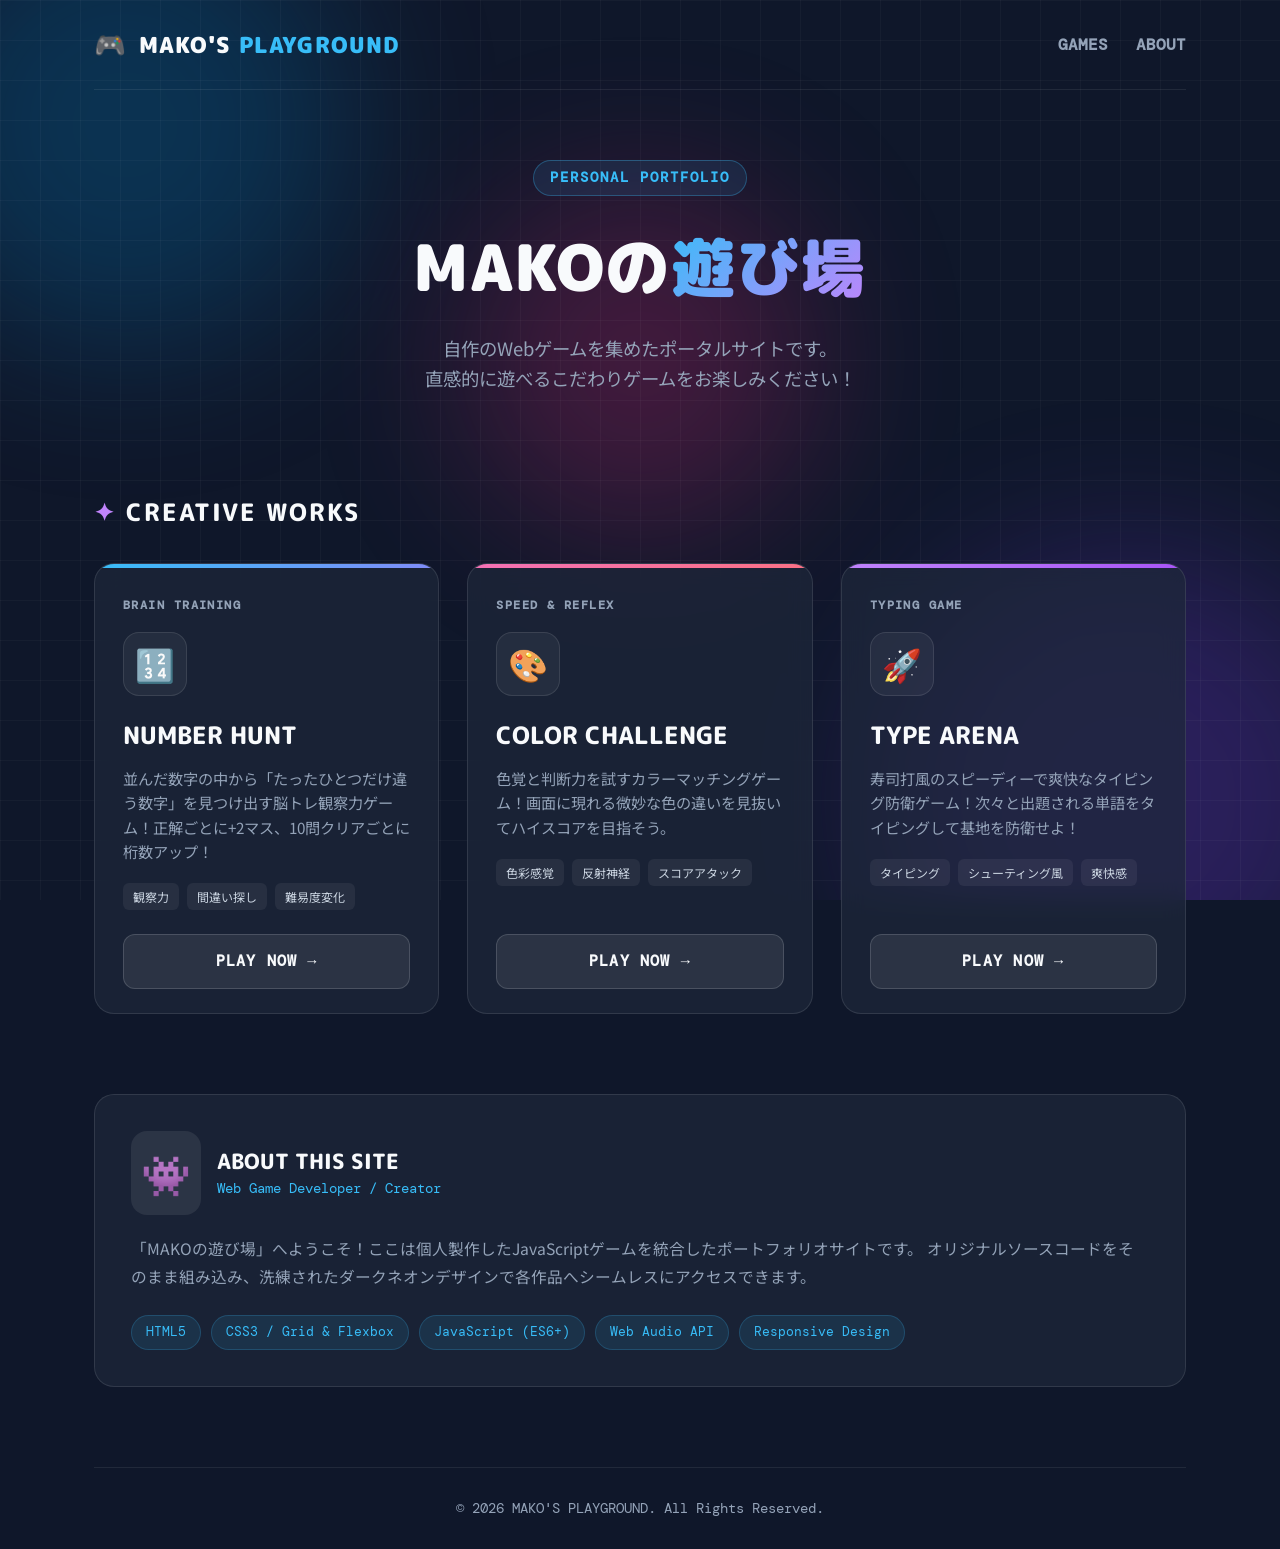
==== index.html @ 2ba37188 "最初のコミット" ====
<!DOCTYPE html>
<html lang="ja">
<head>
    <meta charset="UTF-8">
    <meta name="viewport" content="width=device-width, initial-scale=1.0">
    <meta name="theme-color" content="#0f172a">
    <title>MAKOの遊び場 | Web Game Portfolio</title>
    <link rel="stylesheet" href="css/style.css">
    <link rel="preconnect" href="https://fonts.googleapis.com">
    <link rel="preconnect" href="https://fonts.gstatic.com" crossorigin>
    <link href="https://fonts.googleapis.com/css2?family=DM+Mono:wght@500;700&family=M+PLUS+Rounded+1c:wght@700;800;900&family=Noto+Sans+JP:wght@400;600;700;900&display=swap" rel="stylesheet">
</head>
<body>
    <div class="background-decor">
        <div class="blob blob-1"></div>
        <div class="blob blob-2"></div>
        <div class="blob blob-3"></div>
        <div class="grid-overlay"></div>
    </div>

    <div class="container">
        <!-- ヘッダー -->
        <header class="header">
            <div class="logo">
                <span class="logo-icon">🎮</span>
                <span class="logo-text">MAKO'S <span>PLAYGROUND</span></span>
            </div>
            <nav class="nav-links">
                <a href="#works">GAMES</a>
                <a href="#about">ABOUT</a>
            </nav>
        </header>

        <!-- ヒーローセクション -->
        <section class="hero">
            <div class="hero-badge">PERSONAL PORTFOLIO</div>
            <h1 class="hero-title">MAKOの<span>遊び場</span></h1>
            <p class="hero-subtitle">自作のWebゲームを集めたポータルサイトです。<br>直感的に遊べるこだわりゲームをお楽しみください！</p>
        </section>

        <!-- 作品一覧セクション -->
        <section class="works-section" id="works">
            <h2 class="section-title">
                <span class="title-icon">✦</span> CREATIVE WORKS
            </h2>

            <div class="cards-grid">
                <!-- Card 1: NUMBER HUNT -->
                <article class="game-card card-number">
                    <div class="card-tag">BRAIN TRAINING</div>
                    <div class="card-icon-wrap">
                        <span class="card-emoji">🔢</span>
                    </div>
                    <div class="card-body">
                        <h3 class="game-title">NUMBER HUNT</h3>
                        <p class="game-desc">並んだ数字の中から「たったひとつだけ違う数字」を見つけ出す脳トレ観察力ゲーム！正解ごとに+2マス、10問クリアごとに桁数アップ！</p>
                        <div class="game-tags">
                            <span>観察力</span>
                            <span>間違い探し</span>
                            <span>難易度変化</span>
                        </div>
                    </div>
                    <div class="card-footer">
                        <a href="number_hunt/index.html" class="play-btn">
                            PLAY NOW <span>→</span>
                        </a>
                    </div>
                </article>

                <!-- Card 2: COLOR CHALLENGE -->
                <article class="game-card card-color">
                    <div class="card-tag">SPEED & REFLEX</div>
                    <div class="card-icon-wrap">
                        <span class="card-emoji">🎨</span>
                    </div>
                    <div class="card-body">
                        <h3 class="game-title">COLOR CHALLENGE</h3>
                        <p class="game-desc">色覚と判断力を試すカラーマッチングゲーム！画面に現れる微妙な色の違いを見抜いてハイスコアを目指そう。</p>
                        <div class="game-tags">
                            <span>色彩感覚</span>
                            <span>反射神経</span>
                            <span>スコアアタック</span>
                        </div>
                    </div>
                    <div class="card-footer">
                        <a href="color_challenge/index.html" class="play-btn">
                            PLAY NOW <span>→</span>
                        </a>
                    </div>
                </article>

                <!-- Card 3: TYPE ARENA -->
                <article class="game-card card-type">
                    <div class="card-tag">TYPING GAME</div>
                    <div class="card-icon-wrap">
                        <span class="card-emoji">🚀</span>
                    </div>
                    <div class="card-body">
                        <h3 class="game-title">TYPE ARENA</h3>
                        <p class="game-desc">寿司打風のスピーディーで爽快なタイピング防衛ゲーム！次々と出題される単語をタイピングして基地を防衛せよ！</p>
                        <div class="game-tags">
                            <span>タイピング</span>
                            <span>シューティング風</span>
                            <span>爽快感</span>
                        </div>
                    </div>
                    <div class="card-footer">
                        <a href="type_arena/index.html" class="play-btn">
                            PLAY NOW <span>→</span>
                        </a>
                    </div>
                </article>
            </div>
        </section>

        <!-- Aboutセクション -->
        <section class="about-section" id="about">
            <div class="about-card">
                <div class="about-header">
                    <span class="about-avatar">👾</span>
                    <div>
                        <h3 class="about-name">ABOUT THIS SITE</h3>
                        <p class="about-role">Web Game Developer / Creator</p>
                    </div>
                </div>
                <p class="about-text">
                    「MAKOの遊び場」へようこそ！ここは個人製作したJavaScriptゲームを統合したポートフォリオサイトです。
                    オリジナルソースコードをそのまま組み込み、洗練されたダークネオンデザインで各作品へシームレスにアクセスできます。
                </p>
                <div class="tech-stack">
                    <span class="tech-badge">HTML5</span>
                    <span class="tech-badge">CSS3 / Grid & Flexbox</span>
                    <span class="tech-badge">JavaScript (ES6+)</span>
                    <span class="tech-badge">Web Audio API</span>
                    <span class="tech-badge">Responsive Design</span>
                </div>
            </div>
        </section>

        <!-- フッター -->
        <footer class="footer">
            <p>© 2026 MAKO'S PLAYGROUND. All Rights Reserved.</p>
        </footer>
    </div>
</body>
</html>
---- css/style.css ----
:root {
    --bg-dark: #0f172a;
    --card-bg: rgba(30, 41, 59, 0.7);
    --card-border: rgba(255, 255, 255, 0.1);
    --text-main: #f8fafc;
    --text-sub: #94a3b8;
    --accent-cyan: #38bdf8;
    --accent-purple: #c084fc;
    --accent-pink: #f472b6;
    --font-heading: 'M PLUS Rounded 1c', 'Noto Sans JP', sans-serif;
    --font-body: 'Noto Sans JP', sans-serif;
    --font-mono: 'DM Mono', monospace;
}

* { box-sizing: border-box; margin: 0; padding: 0; }
html { scroll-behavior: smooth; }
body { background-color: var(--bg-dark); color: var(--text-main); font-family: var(--font-body); min-height: 100vh; overflow-x: hidden; line-height: 1.6; }

.background-decor { position: fixed; top: 0; left: 0; width: 100vw; height: 100vh; z-index: -1; overflow: hidden; pointer-events: none; }
.blob { position: absolute; border-radius: 50%; filter: blur(80px); opacity: 0.25; animation: float 20s infinite ease-in-out alternate; }
.blob-1 { width: 450px; height: 450px; background: #0284c7; top: -100px; left: -100px; }
.blob-2 { width: 500px; height: 500px; background: #7c3aed; bottom: -150px; right: -100px; animation-delay: -7s; }
.blob-3 { width: 350px; height: 350px; background: #db2777; top: 40%; left: 50%; transform: translate(-50%, -50%); animation-delay: -14s; }

@keyframes float {
    0% { transform: translate(0, 0) scale(1); }
    50% { transform: translate(40px, -50px) scale(1.1); }
    100% { transform: translate(-30px, 30px) scale(0.95); }
}

.grid-overlay { position: absolute; inset: 0; background-image: linear-gradient(rgba(255, 255, 255, 0.03) 1px, transparent 1px), linear-gradient(90deg, rgba(255, 255, 255, 0.03) 1px, transparent 1px); background-size: 40px 40px; }
.container { max-width: 1140px; margin: 0 auto; padding: 0 24px; }

.header { display: flex; justify-content: space-between; align-items: center; padding: 24px 0; border-bottom: 1px solid rgba(255, 255, 255, 0.08); }
.logo { display: flex; align-items: center; gap: 12px; font-family: var(--font-heading); font-size: 1.4rem; font-weight: 900; letter-spacing: 0.05em; }
.logo-icon { font-size: 1.6rem; }
.logo-text span { color: var(--accent-cyan); }
.nav-links a { color: var(--text-sub); text-decoration: none; font-family: var(--font-mono); font-weight: 700; margin-left: 24px; transition: color 0.2s; }
.nav-links a:hover { color: var(--accent-cyan); }

.hero { text-align: center; padding: 70px 20px 60px; }
.hero-badge { display: inline-block; padding: 6px 16px; background: rgba(56, 189, 248, 0.1); border: 1px solid rgba(56, 189, 248, 0.3); border-radius: 30px; color: var(--accent-cyan); font-family: var(--font-mono); font-size: 0.85rem; font-weight: 700; letter-spacing: 0.15em; margin-bottom: 20px; }
.hero-title { font-family: var(--font-heading); font-size: clamp(2.5rem, 6vw, 4rem); font-weight: 900; letter-spacing: 0.02em; margin-bottom: 16px; }
.hero-title span { background: linear-gradient(135deg, var(--accent-cyan), var(--accent-purple)); -webkit-background-clip: text; -webkit-text-fill-color: transparent; }
.hero-subtitle { color: var(--text-sub); font-size: 1.15rem; max-width: 600px; margin: 0 auto; }

.works-section { padding: 40px 0 80px; }
.section-title { font-family: var(--font-heading); font-size: 1.5rem; font-weight: 800; letter-spacing: 0.08em; margin-bottom: 32px; display: flex; align-items: center; gap: 10px; }
.title-icon { color: var(--accent-purple); }
.cards-grid { display: grid; grid-template-columns: repeat(auto-fit, minmax(320px, 1fr)); gap: 28px; }

.game-card { background: var(--card-bg); backdrop-filter: blur(12px); border: 1px solid var(--card-border); border-radius: 20px; padding: 32px 28px 24px; display: flex; flex-direction: column; position: relative; transition: transform 0.3s cubic-bezier(0.175, 0.885, 0.32, 1.275), border-color 0.3s, box-shadow 0.3s; overflow: hidden; }
.game-card::before { content: ''; position: absolute; top: 0; left: 0; width: 100%; height: 4px; background: linear-gradient(90deg, transparent, transparent); transition: background 0.3s; }
.card-number::before { background: linear-gradient(90deg, #38bdf8, #818cf8); }
.card-color::before { background: linear-gradient(90deg, #f472b6, #fb7185); }
.card-type::before { background: linear-gradient(90deg, #c084fc, #a855f7); }

.game-card:hover { transform: translateY(-8px); border-color: rgba(255, 255, 255, 0.25); box-shadow: 0 20px 40px rgba(0, 0, 0, 0.4); }
.card-tag { font-family: var(--font-mono); font-size: 0.75rem; font-weight: 700; letter-spacing: 0.12em; color: var(--text-sub); margin-bottom: 16px; }
.card-icon-wrap { width: 64px; height: 64px; border-radius: 16px; background: rgba(255, 255, 255, 0.05); border: 1px solid rgba(255, 255, 255, 0.1); display: grid; place-items: center; margin-bottom: 20px; }
.card-emoji { font-size: 2rem; }
.card-body { flex: 1; }
.game-title { font-family: var(--font-heading); font-size: 1.5rem; font-weight: 800; margin-bottom: 12px; }
.game-desc { color: var(--text-sub); font-size: 0.95rem; line-height: 1.6; margin-bottom: 20px; }
.game-tags { display: flex; flex-wrap: wrap; gap: 8px; margin-bottom: 24px; }
.game-tags span { font-size: 0.75rem; padding: 4px 10px; background: rgba(255, 255, 255, 0.06); border-radius: 6px; color: #cbd5e1; }
.card-footer { margin-top: auto; }
.play-btn { display: flex; align-items: center; justify-content: center; gap: 10px; width: 100%; padding: 14px; background: rgba(255, 255, 255, 0.08); border: 1px solid rgba(255, 255, 255, 0.15); border-radius: 12px; color: var(--text-main); font-family: var(--font-mono); font-size: 0.95rem; font-weight: 700; text-decoration: none; letter-spacing: 0.08em; transition: all 0.2s; }

.card-number .play-btn:hover { background: #0284c7; border-color: #38bdf8; box-shadow: 0 0 20px rgba(56, 189, 248, 0.4); }
.card-color .play-btn:hover { background: #e11d48; border-color: #fb7185; box-shadow: 0 0 20px rgba(251, 113, 133, 0.4); }
.card-type .play-btn:hover { background: #9333ea; border-color: #c084fc; box-shadow: 0 0 20px rgba(192, 132, 252, 0.4); }

.about-section { padding-bottom: 80px; }
.about-card { background: var(--card-bg); backdrop-filter: blur(12px); border: 1px solid var(--card-border); border-radius: 20px; padding: 36px; }
.about-header { display: flex; align-items: center; gap: 16px; margin-bottom: 20px; }
.about-avatar { font-size: 2.5rem; background: rgba(255, 255, 255, 0.08); padding: 10px; border-radius: 16px; }
.about-name { font-family: var(--font-heading); font-size: 1.3rem; font-weight: 800; }
.about-role { color: var(--accent-cyan); font-family: var(--font-mono); font-size: 0.85rem; }
.about-text { color: var(--text-sub); font-size: 0.98rem; line-height: 1.8; margin-bottom: 24px; }
.tech-stack { display: flex; flex-wrap: wrap; gap: 10px; }
.tech-badge { font-family: var(--font-mono); font-size: 0.8rem; padding: 6px 14px; background: rgba(56, 189, 248, 0.1); border: 1px solid rgba(56, 189, 248, 0.2); border-radius: 20px; color: var(--accent-cyan); }

.footer { text-align: center; padding: 30px 0; border-top: 1px solid rgba(255, 255, 255, 0.08); color: var(--text-sub); font-family: var(--font-mono); font-size: 0.85rem; }

@media (max-width: 640px) {
    .header { flex-direction: column; gap: 12px; }
    .hero { padding: 40px 10px 40px; }
    .cards-grid { grid-template-columns: 1fr; }
}
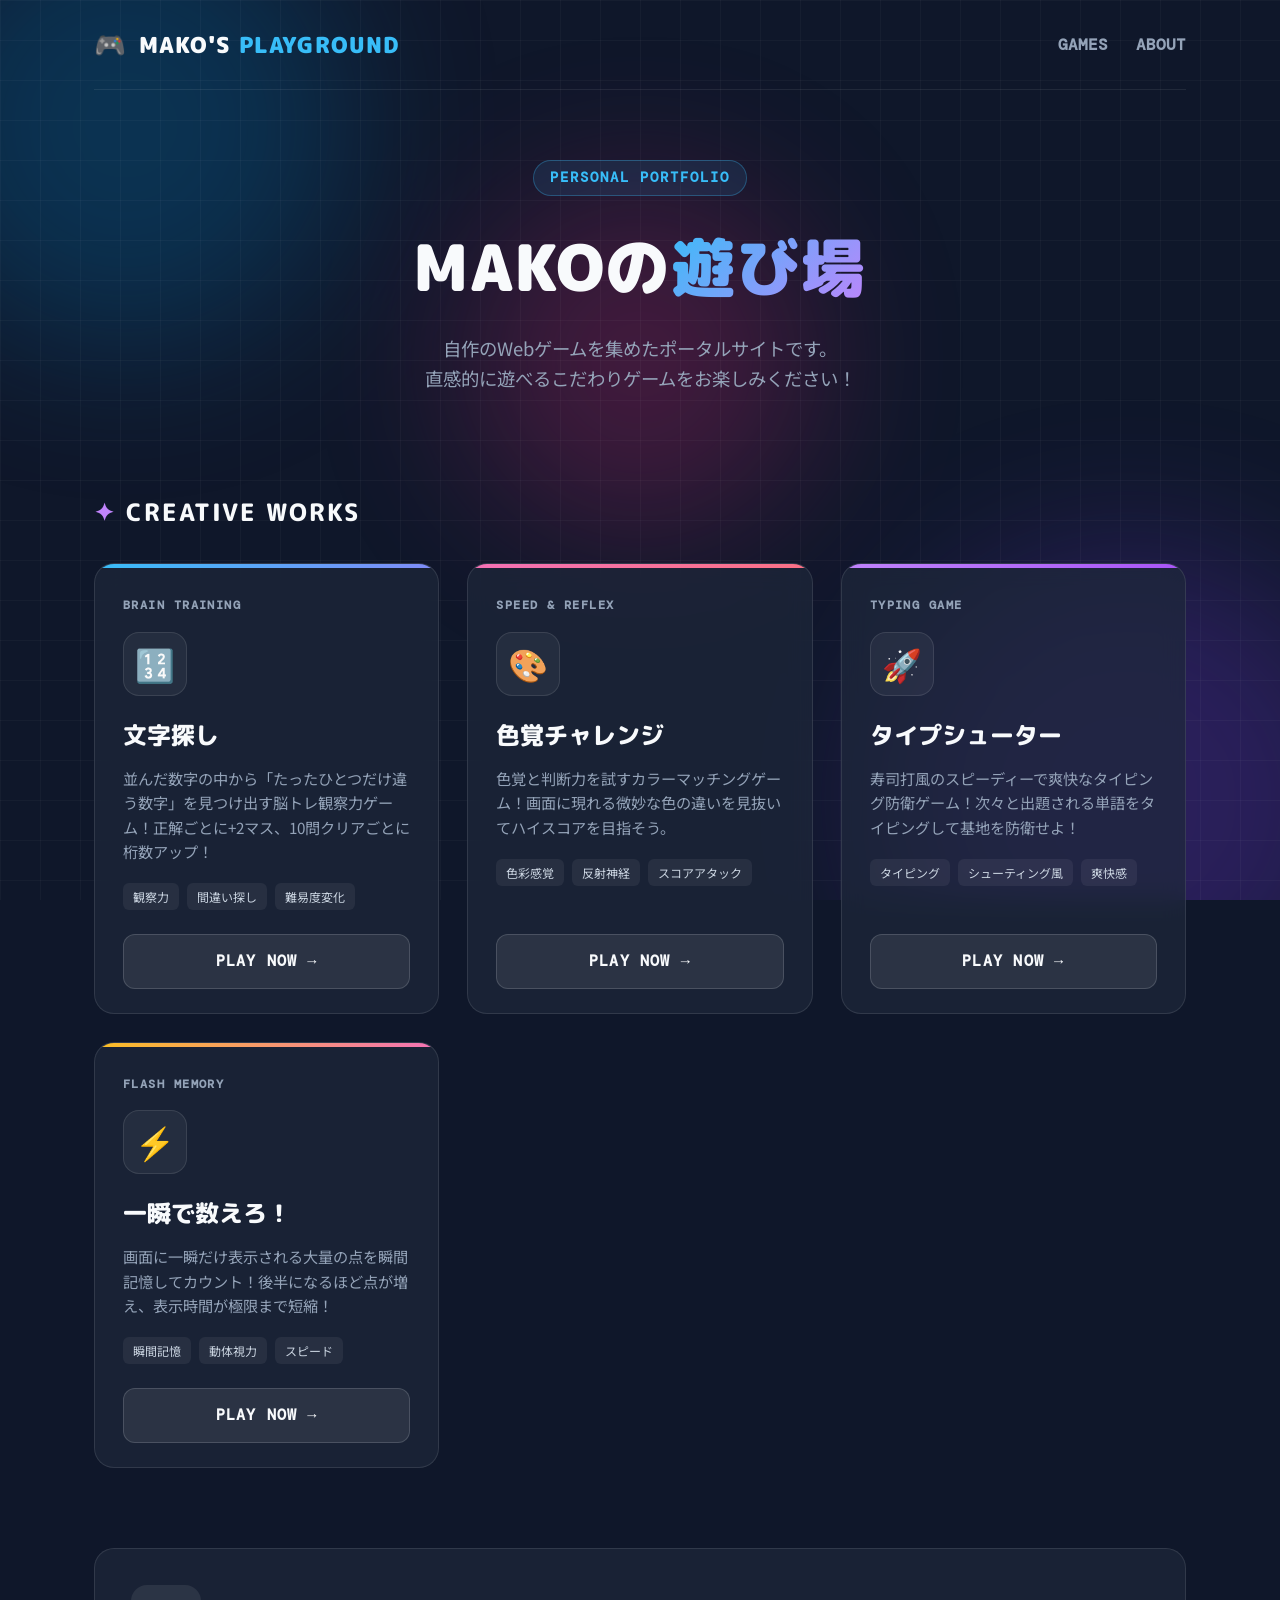
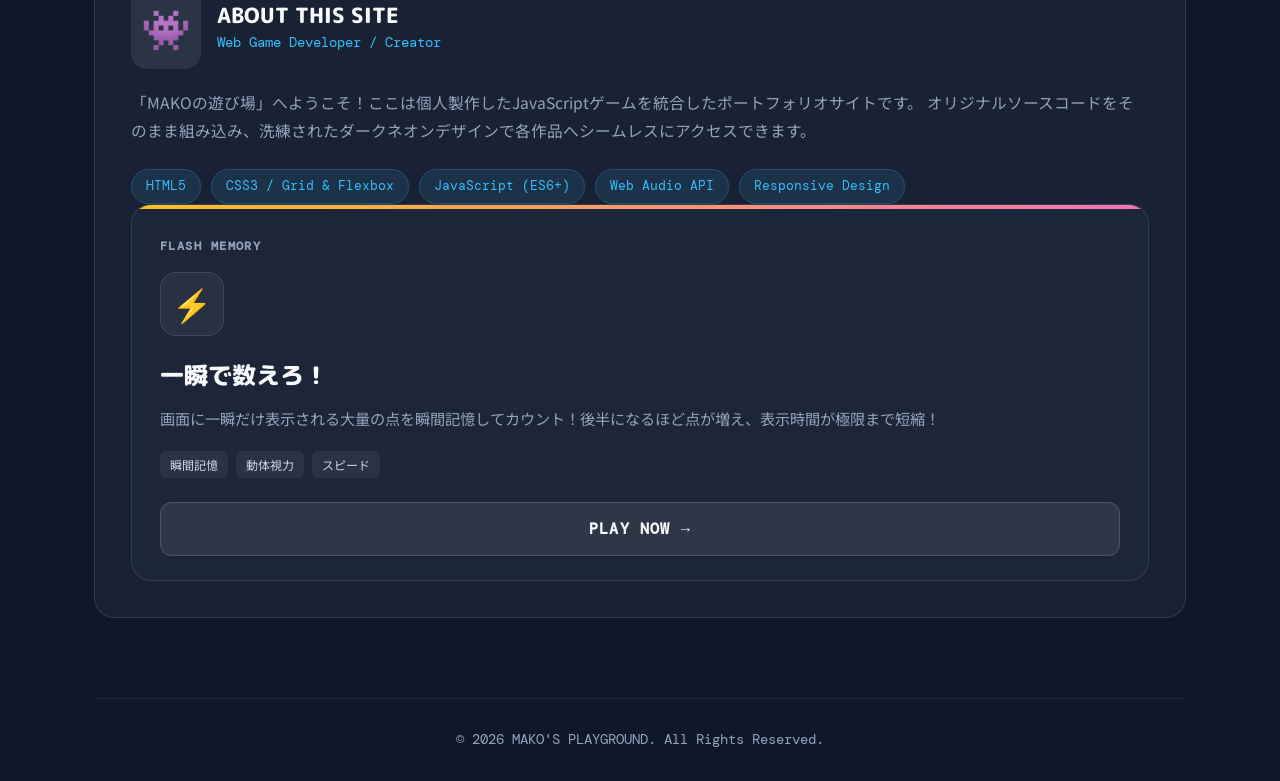
==== commit dcadb5a2: "2回目のコミット" ====
--- a/index.html
+++ b/index.html
@@ -52,7 +52,7 @@
                         <span class="card-emoji">🔢</span>
                     </div>
                     <div class="card-body">
-                        <h3 class="game-title">NUMBER HUNT</h3>
+                        <h3 class="game-title">文字探し</h3>
                         <p class="game-desc">並んだ数字の中から「たったひとつだけ違う数字」を見つけ出す脳トレ観察力ゲーム！正解ごとに+2マス、10問クリアごとに桁数アップ！</p>
                         <div class="game-tags">
                             <span>観察力</span>
@@ -74,7 +74,7 @@
                         <span class="card-emoji">🎨</span>
                     </div>
                     <div class="card-body">
-                        <h3 class="game-title">COLOR CHALLENGE</h3>
+                        <h3 class="game-title">色覚チャレンジ</h3>
                         <p class="game-desc">色覚と判断力を試すカラーマッチングゲーム！画面に現れる微妙な色の違いを見抜いてハイスコアを目指そう。</p>
                         <div class="game-tags">
                             <span>色彩感覚</span>
@@ -96,7 +96,7 @@
                         <span class="card-emoji">🚀</span>
                     </div>
                     <div class="card-body">
-                        <h3 class="game-title">TYPE ARENA</h3>
+                        <h3 class="game-title">タイプシューター</h3>
                         <p class="game-desc">寿司打風のスピーディーで爽快なタイピング防衛ゲーム！次々と出題される単語をタイピングして基地を防衛せよ！</p>
                         <div class="game-tags">
                             <span>タイピング</span>
@@ -106,6 +106,28 @@
                     </div>
                     <div class="card-footer">
                         <a href="type_arena/index.html" class="play-btn">
+                            PLAY NOW <span>→</span>
+                        </a>
+                    </div>
+                </article>
+            
+                <!-- Card 4: FLASH COUNT -->
+                <article class="game-card card-flash">
+                    <div class="card-tag">FLASH MEMORY</div>
+                    <div class="card-icon-wrap">
+                        <span class="card-emoji">⚡</span>
+                    </div>
+                    <div class="card-body">
+                        <h3 class="game-title">一瞬で数えろ！</h3>
+                        <p class="game-desc">画面に一瞬だけ表示される大量の点を瞬間記憶してカウント！後半になるほど点が増え、表示時間が極限まで短縮！</p>
+                        <div class="game-tags">
+                            <span>瞬間記憶</span>
+                            <span>動体視力</span>
+                            <span>スピード</span>
+                        </div>
+                    </div>
+                    <div class="card-footer">
+                        <a href="flash_count/index.html" class="play-btn">
                             PLAY NOW <span>→</span>
                         </a>
                     </div>
@@ -134,6 +156,28 @@
                     <span class="tech-badge">Web Audio API</span>
                     <span class="tech-badge">Responsive Design</span>
                 </div>
+            
+                <!-- Card 4: FLASH COUNT -->
+                <article class="game-card card-flash">
+                    <div class="card-tag">FLASH MEMORY</div>
+                    <div class="card-icon-wrap">
+                        <span class="card-emoji">⚡</span>
+                    </div>
+                    <div class="card-body">
+                        <h3 class="game-title">一瞬で数えろ！</h3>
+                        <p class="game-desc">画面に一瞬だけ表示される大量の点を瞬間記憶してカウント！後半になるほど点が増え、表示時間が極限まで短縮！</p>
+                        <div class="game-tags">
+                            <span>瞬間記憶</span>
+                            <span>動体視力</span>
+                            <span>スピード</span>
+                        </div>
+                    </div>
+                    <div class="card-footer">
+                        <a href="flash_count/index.html" class="play-btn">
+                            PLAY NOW <span>→</span>
+                        </a>
+                    </div>
+                </article>
             </div>
         </section>
 
--- a/css/style.css
+++ b/css/style.css
@@ -88,3 +88,6 @@
     .hero { padding: 40px 10px 40px; }
     .cards-grid { grid-template-columns: 1fr; }
 }
+
+.card-flash::before { background: linear-gradient(90deg, #fbbf24, #f472b6); }
+.card-flash .play-btn:hover { background: #d97706; border-color: #fbbf24; box-shadow: 0 0 20px rgba(251, 191, 36, 0.4); }
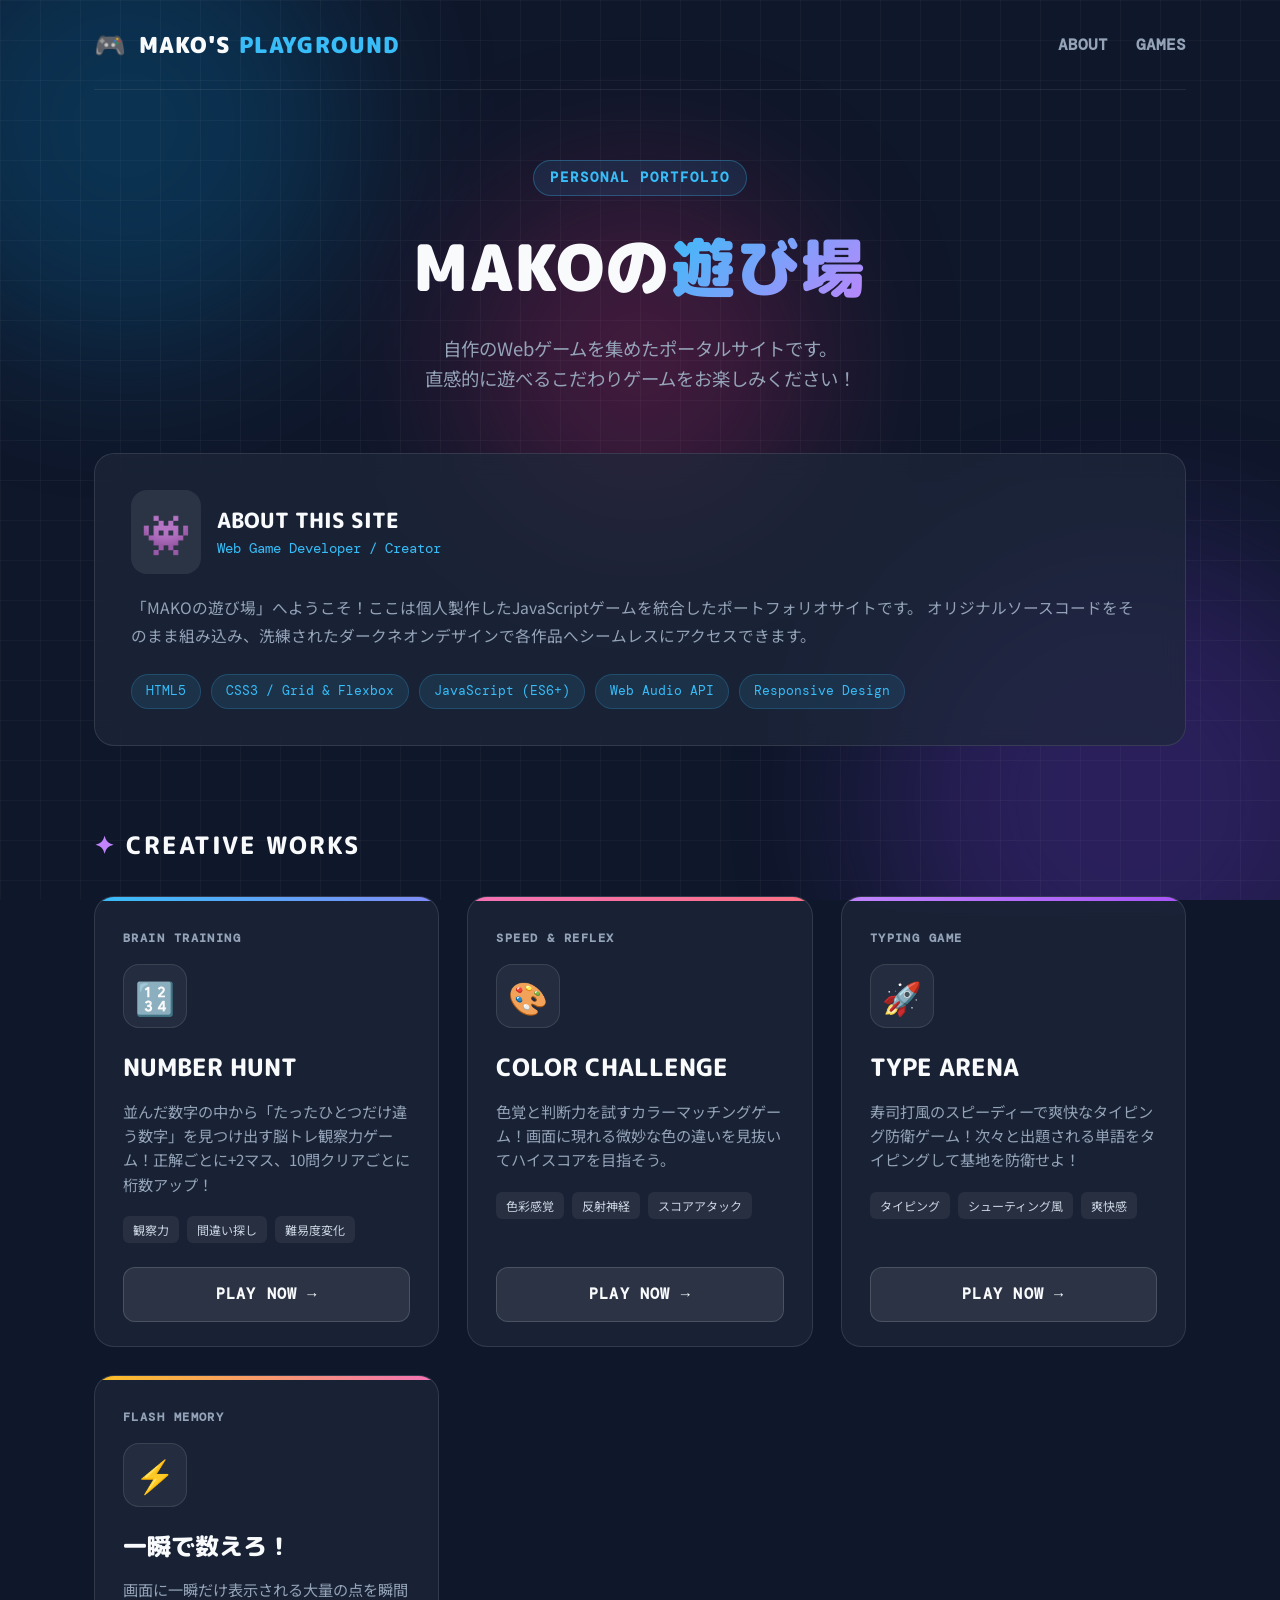
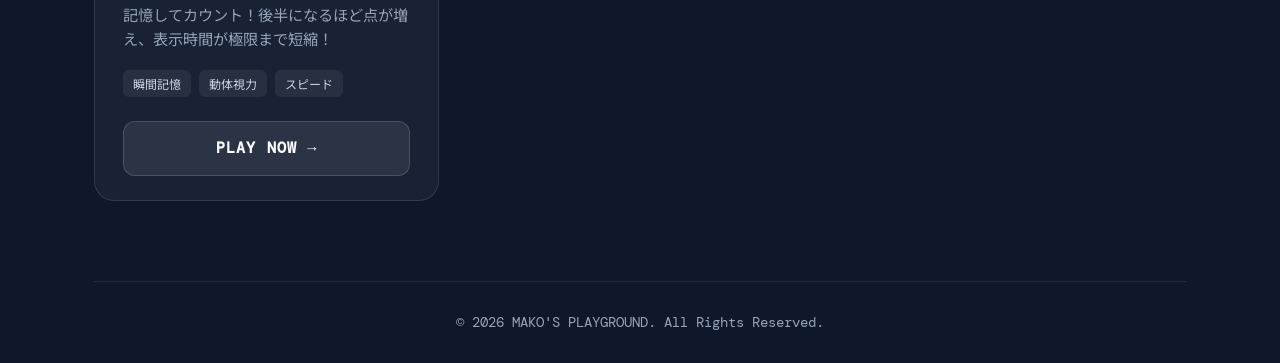
==== commit 36cc501c: "3回目のコミット" ====
--- a/index.html
+++ b/index.html
@@ -26,8 +26,8 @@
                 <span class="logo-text">MAKO'S <span>PLAYGROUND</span></span>
             </div>
             <nav class="nav-links">
+                <a href="#about">ABOUT</a>
                 <a href="#works">GAMES</a>
-                <a href="#about">ABOUT</a>
             </nav>
         </header>
 
@@ -36,6 +36,30 @@
             <div class="hero-badge">PERSONAL PORTFOLIO</div>
             <h1 class="hero-title">MAKOの<span>遊び場</span></h1>
             <p class="hero-subtitle">自作のWebゲームを集めたポータルサイトです。<br>直感的に遊べるこだわりゲームをお楽しみください！</p>
+        </section>
+
+        <!-- Aboutセクション (自己紹介欄を上部に配置) -->
+        <section class="about-section" id="about" style="padding-bottom: 40px;">
+            <div class="about-card">
+                <div class="about-header">
+                    <span class="about-avatar">👾</span>
+                    <div>
+                        <h3 class="about-name">ABOUT THIS SITE</h3>
+                        <p class="about-role">Web Game Developer / Creator</p>
+                    </div>
+                </div>
+                <p class="about-text">
+                    「MAKOの遊び場」へようこそ！ここは個人製作したJavaScriptゲームを統合したポートフォリオサイトです。
+                    オリジナルソースコードをそのまま組み込み、洗練されたダークネオンデザインで各作品へシームレスにアクセスできます。
+                </p>
+                <div class="tech-stack">
+                    <span class="tech-badge">HTML5</span>
+                    <span class="tech-badge">CSS3 / Grid & Flexbox</span>
+                    <span class="tech-badge">JavaScript (ES6+)</span>
+                    <span class="tech-badge">Web Audio API</span>
+                    <span class="tech-badge">Responsive Design</span>
+                </div>
+            </div>
         </section>
 
         <!-- 作品一覧セクション -->
@@ -52,7 +76,7 @@
                         <span class="card-emoji">🔢</span>
                     </div>
                     <div class="card-body">
-                        <h3 class="game-title">文字探し</h3>
+                        <h3 class="game-title">NUMBER HUNT</h3>
                         <p class="game-desc">並んだ数字の中から「たったひとつだけ違う数字」を見つけ出す脳トレ観察力ゲーム！正解ごとに+2マス、10問クリアごとに桁数アップ！</p>
                         <div class="game-tags">
                             <span>観察力</span>
@@ -74,7 +98,7 @@
                         <span class="card-emoji">🎨</span>
                     </div>
                     <div class="card-body">
-                        <h3 class="game-title">色覚チャレンジ</h3>
+                        <h3 class="game-title">COLOR CHALLENGE</h3>
                         <p class="game-desc">色覚と判断力を試すカラーマッチングゲーム！画面に現れる微妙な色の違いを見抜いてハイスコアを目指そう。</p>
                         <div class="game-tags">
                             <span>色彩感覚</span>
@@ -96,7 +120,7 @@
                         <span class="card-emoji">🚀</span>
                     </div>
                     <div class="card-body">
-                        <h3 class="game-title">タイプシューター</h3>
+                        <h3 class="game-title">TYPE ARENA</h3>
                         <p class="game-desc">寿司打風のスピーディーで爽快なタイピング防衛ゲーム！次々と出題される単語をタイピングして基地を防衛せよ！</p>
                         <div class="game-tags">
                             <span>タイピング</span>
@@ -135,52 +159,6 @@
             </div>
         </section>
 
-        <!-- Aboutセクション -->
-        <section class="about-section" id="about">
-            <div class="about-card">
-                <div class="about-header">
-                    <span class="about-avatar">👾</span>
-                    <div>
-                        <h3 class="about-name">ABOUT THIS SITE</h3>
-                        <p class="about-role">Web Game Developer / Creator</p>
-                    </div>
-                </div>
-                <p class="about-text">
-                    「MAKOの遊び場」へようこそ！ここは個人製作したJavaScriptゲームを統合したポートフォリオサイトです。
-                    オリジナルソースコードをそのまま組み込み、洗練されたダークネオンデザインで各作品へシームレスにアクセスできます。
-                </p>
-                <div class="tech-stack">
-                    <span class="tech-badge">HTML5</span>
-                    <span class="tech-badge">CSS3 / Grid & Flexbox</span>
-                    <span class="tech-badge">JavaScript (ES6+)</span>
-                    <span class="tech-badge">Web Audio API</span>
-                    <span class="tech-badge">Responsive Design</span>
-                </div>
-            
-                <!-- Card 4: FLASH COUNT -->
-                <article class="game-card card-flash">
-                    <div class="card-tag">FLASH MEMORY</div>
-                    <div class="card-icon-wrap">
-                        <span class="card-emoji">⚡</span>
-                    </div>
-                    <div class="card-body">
-                        <h3 class="game-title">一瞬で数えろ！</h3>
-                        <p class="game-desc">画面に一瞬だけ表示される大量の点を瞬間記憶してカウント！後半になるほど点が増え、表示時間が極限まで短縮！</p>
-                        <div class="game-tags">
-                            <span>瞬間記憶</span>
-                            <span>動体視力</span>
-                            <span>スピード</span>
-                        </div>
-                    </div>
-                    <div class="card-footer">
-                        <a href="flash_count/index.html" class="play-btn">
-                            PLAY NOW <span>→</span>
-                        </a>
-                    </div>
-                </article>
-            </div>
-        </section>
-
         <!-- フッター -->
         <footer class="footer">
             <p>© 2026 MAKO'S PLAYGROUND. All Rights Reserved.</p>
